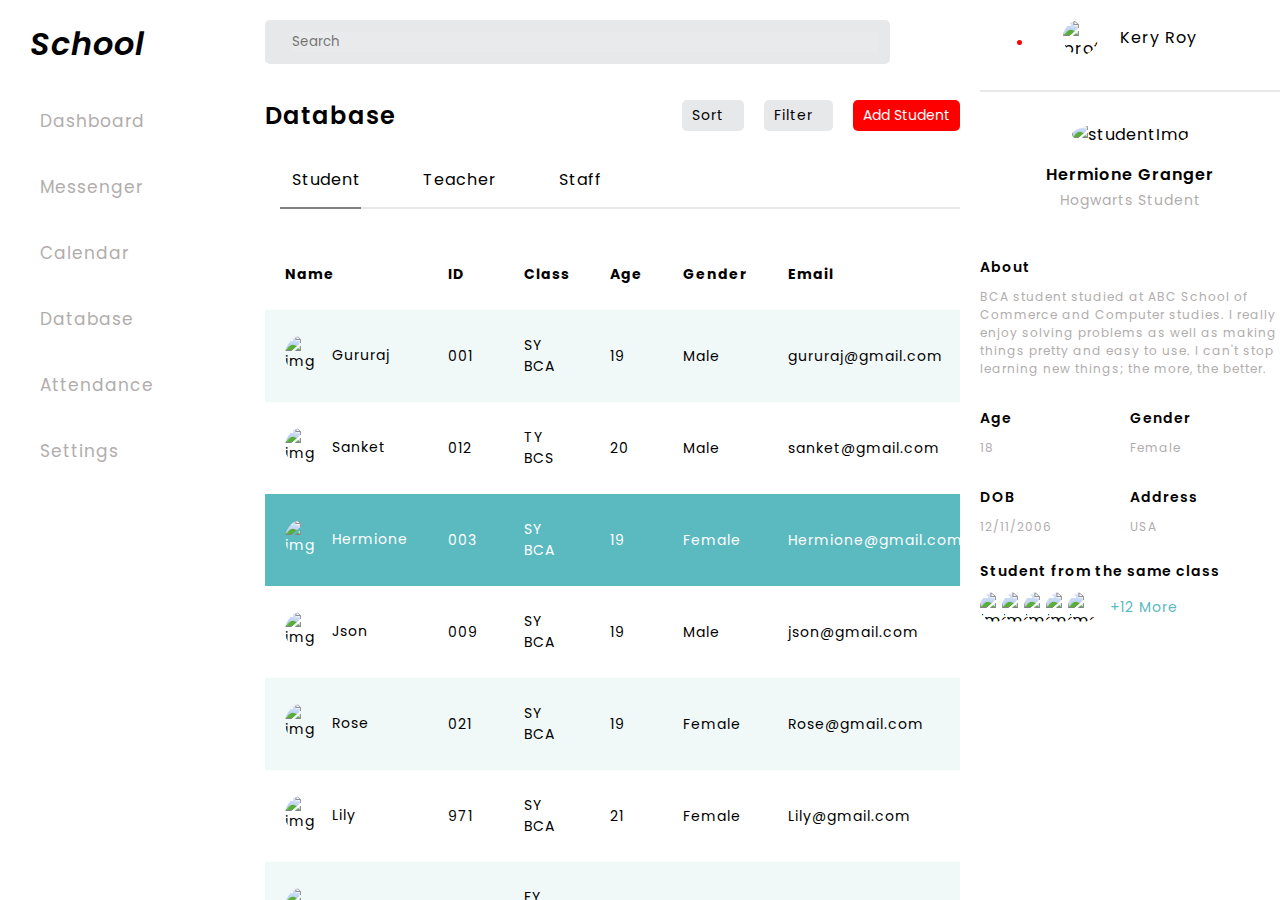
==== index.html @ 2f536064 "hey" ====
<!DOCTYPE html>
<html lang="en">
<head>
    <title>School Dashboard</title>
    <link rel="stylesheet" href="styles.css" />
    <script src="https://ajax.googleapis.com/ajax/libs/jquery/3.7.1/jquery.min.js"></script>
    <script src="main.js" defer></script>
    <meta charset="utf-8">
    <meta name="viewport" content="width=device-width, initial-scale=1">
    <!-- Add your modal CSS here or in your styles.css -->
</head>
<body>
<div class="container ">
    <div class="left_sidebar">
        <div class="logo">
            <h2 onclick="myFunction()">School</h2>
        </div>
        <div class="menu_items">
            <div class="menu_item">
                <i class='bx bxs-dashboard'></i>
                <p>Dashboard</p>
            </div>
            <div class="menu_item">
                <i class='bx bx-message-rounded-dots'></i>
                <p>Messenger</p>
                <i class="fa-regular fa-circle-2"></i>
            </div>
            <div class="menu_item">
                <i class='bx bx-calendar'></i>
                <p>Calendar</p>
            </div>
            <div class="menu_item">
                <i class='bx bx-file-blank'></i>
                <p>Database</p>
            </div>
            <div class="menu_item">
                <i class='bx bx-signal-4'></i>
                <p>Attendance</p>
            </div>
            <div class="menu_item">
                <i class='bx bx-cog'></i>
                <p>Settings</p>
            </div>
        </div>
    </div>
    <div class="main_content">
        <div class="left_right_sidebar_opener">
            <div class="hamburger">
                <i class='bx bx-menu'></i>
            </div>
            <div class="student">
                <div class="profile_img">
                    <img src="https://i.postimg.cc/Sxb6gssQ/img-1.jpg" alt="profile img">
                </div>
                <div class="profile_name">
                    <p>Kery Roy</p>
                </div>
            </div>
        </div>
        <div class="main_navbar">
            <div class="search_box">
                <i class='bx bx-search-alt-2'></i> <input type="text" placeholder="Search">
            </div>
        </div>
        <div class="menu_item_name_and_filter">
            <div class="menu_item_name">
                <h2>Database</h2>
            </div>
            <div class="filter_and_sort">
                <div class="sort sort_and_filter">
                    <p>Sort</p>
                    <i class='bx bx-sort-down'></i>
                </div>
                <div class="filter sort_and_filter">
                    <p>Filter</p>
                    <i class='bx bx-filter'></i>
                </div>
                <div>
                    <!-- Trigger the modal with a button -->
                    <button type="button" class="bx background" id="openModalButton">Add Student</button>
                  
                    <!-- Modal -->
                    <div class="modal fade" id="myModal" role="dialog">
                        <div class="modal-dialog">
                          <div class="modal-content">
                            <div class="modal-header">
                              <h4 class="modal-title">Student Info</h4>
                            </div>
                            <div class="mb-3">
                                <label for="studentName" class="form-label stylingW">Student Name</label>
                                <input type="text" class="form-control" id="studentName">
                            </div>
                            <div class="mb-3">
                                <label for="studentID" class="form-label stylingW">Student ID</label>
                                <input type="text" class="form-control" id="studentID">
                            </div>
                            <div class="mb-3">
                                <label for="studentClass" class="form-label stylingW">Class</label>
                                <input type="text" class="form-control" id="studentClass">
                            </div>
                            <div class="mb-3">
                                <label for="studentAge" class="form-label stylingW">Age</label>
                                <input type="number" class="form-control" id="studentAge">
                            </div>
                            <div class="mb-3">
                                <label for="studentEmail" class="form-label stylingW">Email</label>
                                <input type="email" class="form-control" id="studentEmail">
                            </div>
                            <div class="modal-footer">
                              <button type="button" class="btn btn-default" data-dismiss="modal">Close</button>
                            </div>
                          </div>
                      </div>
                    </div>
                    
                  </div>
            </div>
        </div>
        <div class="tabs">
            <div class="tab_name">
                <p>Student</p>
                <p>Teacher</p>
                <p>Staff</p>
            </div>
            <div class="three_dots">
                <i class='bx bx-dots-vertical-rounded'></i>
            </div>
            </div>
            <div class="table">
            <table>
                <tr>
                    <th>Name</th>
                    <th>ID</th>
                    <th>Class</th>
                    <th>Age</th>
                    <th>Gender</th>
                    <th>Email</th>
                </tr>
                <tr>
                    <td class="profile_name"><img src="https://i.postimg.cc/BvPJ7FHN/img1.jpg" alt="img"> Gururaj
                    </td>
                    <td>001</td>
                    <td>SY BCA</td>
                    <td>19</td>
                    <td>Male</td>
                    <td>gururaj@gmail.com</td>
                </tr>
                <tr>
                    <td class="profile_name"><img src="https://i.postimg.cc/c1bW8qWT/1656339664529.jpg" alt="img"> Sanket
                    </td>
                    <td>012</td>
                    <td>TY BCS</td>
                    <td>20</td>
                    <td>Male</td>
                    <td>sanket@gmail.com</td>
                </tr>
                <tr>
                    <td class="profile_name"><img src="https://i.postimg.cc/g2M32zcz/image.png" alt="img"> Hermione
                    </td>
                    <td>003</td>
                    <td>SY BCA</td>
                    <td>19</td>
                    <td>Female</td>
                    <td>Hermione@gmail.com</td>
                </tr>
                <tr>
                    <td class="profile_name"><img src="https://i.postimg.cc/c1k4jFvZ/alexander-hipp-iEEBWgY_6lA-unsplash.jpg" alt="img"> Json
                    </td>
                    <td>009</td>
                    <td>SY BCA</td>
                    <td>19</td>
                    <td>Male</td>
                    <td>json@gmail.com</td>
                </tr>
                <tr>
                    <td class="profile_name"><img src="https://i.postimg.cc/qBbpBPZB/img-2.jpg" alt="img"> Rose</td>
                    <td>021</td>
                    <td>SY BCA</td>
                    <td>19</td>
                    <td>Female</td>
                    <td>Rose@gmail.com</td>
                </tr>
                <tr>
                    <td class="profile_name"><img src="https://i.postimg.cc/SRkqKt5t/img2.jpg" alt="img"> Lily</td>
                    <td>971</td>
                    <td>SY BCA</td>
                    <td>21</td>
                    <td>Female</td>
                    <td>Lily@gmail.com</td>
                </tr>
                <tr>
                    <td class="profile_name"><img src="https://i.postimg.cc/9M3C6fB2/img3.jpg" alt="img"> Tushar
                    </td>
                    <td>311</td>
                    <td>FY BCA</td>
                    <td>19</td>
                    <td>Male</td>
                    <td>Tushar@gmail.com</td>
                </tr>
                <tr>
                    <td class="profile_name"><img src="https://i.postimg.cc/xCR77pg2/dahiana-waszaj-XQWfro4LrVs-unsplash.jpg" alt="img">Aliana</td>
                    <td>4011</td>
                    <td>SY BCA</td>
                    <td>19</td>
                    <td>Female</td>
                    <td>Aliana@gmail.com</td>
                </tr>
                <tr>
                    <td class="profile_name"><img src="https://i.postimg.cc/9MXPK7RT/news2.jpg" alt="img">Alex</td>
                    <td>0011</td>
                    <td>SY BCA</td>
                    <td>19</td>
                    <td>Male</td>
                    <td>Alex@gmail.com</td>
                </tr>
                <tr>
                    <td class="profile_name "><img src=" https://i.postimg.cc/qqwr6xHB/img4.jpg " alt="img ">Sieena</td>
                    <td>0041</td>
                    <td>SY BCA</td>
                    <td>19</td>
                    <td>Male</td>
                    <td>Sieena@gmail.com</td>
                </tr>
                <tr>
                    <td class="profile_name "><img src="https://i.postimg.cc/528xwmBq/women_trending_1(1).jpg " alt="img ">Devid</td>
                    <td>0311</td>
                    <td>TY BCA</td>
                    <td>20</td>
                    <td>Male</td>
                    <td>Devid@gmail.com</td>
                </tr>
                <tr>
                    <td class="profile_name "><img src="https://i.postimg.cc/fy90qvkV/male-photo3.jpg " alt="img ">Josh</td>
                    <td>0041</td>
                    <td>SY BCA</td>
                    <td>19</td>
                    <td>Male</td>
                    <td>Josh@gmail.com</td>
                </tr>
                <tr>
                    <td class="profile_name "><img src="https://i.postimg.cc/5Nrw360Y/male-photo1.jpg " alt="img ">John</td>
                    <td>0013</td>
                    <td>SY BCA</td>
                    <td>19</td>
                    <td>Male</td>
                    <td>John@gmail.com</td>
                </tr>
            </table>
            </div>
            </div>
            <div class="right_sidebar ">
            <div class="notification_and_name ">
            <div class="close_btn ">
                <i class='bx bx-x-circle'></i>
            </div>
            <div class="bell ">
                <i class='bx bx-bell'></i>
                <span></span>
            </div>
            <img src="https://i.postimg.cc/Sxb6gssQ/img-1.jpg " alt="profile ">
            <p>Kery Roy</p>
            <i class='bx bx-chevron-down'></i>
            </div>
            <div class="profile ">
            <div class="img ">
                <img src="https://i.postimg.cc/g2M32zcz/image.png " alt="studentImg ">
            </div>
            <div class="name_and_class ">
                <p>Hermione Granger</p>
                <span>Hogwarts Student</span>
            </div>
            <div class="contact_info ">
                <i class='bx bx-message-rounded-dots'></i>
                <i class='bx bx-phone-call'></i>
                <i class='bx bx-envelope'></i>
            </div>
            <div class="about ">
                <h4>About</h4>
                <p>BCA student studied at ABC School of Commerce and Computer studies. I really enjoy solving problems as well as making things pretty and easy to use. I can't stop learning new things; the more, the better.</p>
            </div>
            <div class="other_info ">
                <div class="age ">
                    <h4>Age</h4>
                    <p>18</p>
                </div>
                <div class="gender ">
                    <h4>Gender</h4>
                    <p>Female</p>
                </div>
                <div class="dob ">
                    <h4>DOB</h4>
                    <p>12/11/2006</p>
                </div>
                <div class="address ">
                    <h4>Address</h4>
                    <p>USA</p>
                </div>
            </div>
            <div class="student_from_same_class ">
                <div class="student_same_class_heading ">
                    <h4>Student from the same class</h4>
                </div>
                <div class="student_same_class_img ">
                    <img src="https://i.postimg.cc/qBbpBPZB/img-2.jpg " alt="img ">
                    <img src="https://i.postimg.cc/BvPJ7FHN/img1.jpg " alt="img ">
                    <img src="https://i.postimg.cc/SRkqKt5t/img2.jpg " alt="img ">
                    <img src="https://i.postimg.cc/xCR77pg2/dahiana-waszaj-XQWfro4LrVs-unsplash.jpg " alt="img ">
                    <img src="https://i.postimg.cc/9MXPK7RT/news2.jpg " alt="img ">
                    <span>+12 More</span>
                </div>
            </div>
            </div>
            </div>
            </div>

    </div>
</div>

<!-- Modal Container -->
<div id="modalContainer"></div>

<!-- Add jQuery and JavaScript for the modal here -->
<script>
    // Add the necessary JavaScript for the modal here
    $(document).ready(function() {
        $("#openModalButton").click(function() {
            $("#myModal").fadeIn();
        });
        
        $(".close, .btn-default").click(function() {
            $("#myModal").fadeOut();
        });
        
        $(window).click(function(event) {
            if ($(event.target).is("#myModal")) {
                $("#myModal").fadeOut();
            }
        });
    });
</script>
</body>
</html>
---- styles.css ----
@import url("https://fonts.googleapis.com/css2?family=Poppins:ital,wght@0,100;0,200;0,300;0,400;0,500;0,600;0,700;0,800;0,900;1,100;1,200;1,300;1,400;1,500;1,600;1,700;1,800;1,900&display=swap");
* {
    margin: 0;
    padding: 0;
    box-sizing: border-box;
    font-family: "Poppins", sans-serif;
}

:root {
    --grey-color: #b1adad;
    --border-color: #e7e8ea;
}

.container {
    display: flex;
    height: 100vh;
    letter-spacing: 1px;
}


/*----- Dark Mode -----*/

.dark-mode {
    background: #000;
    color: #fff;
}


/*----- Left SideBar -----*/

.left_sidebar {
    flex-basis: 20%;
    position: sticky;
    top: 0px;
    align-self: flex-start;
    transition: all .3s ease-in-out;
}

.left_sidebar .close_hamburger_btn {
    position: absolute;
    top: 30px;
    left: 30px;
    font-size: 34px;
    cursor: pointer;
    color: #000;
    display: none;
}

.left_sidebar .logo h2 {
    padding: 20px 30px;
    font-weight: 600;
    font-size: 32px;
    font-style: italic;
}

.left_sidebar .menu_items .menu_item {
    display: flex;
    align-items: center;
    gap: 10px;
    font-size: 17px;
    color: var(--grey-color);
    padding: 20px 30px;
    cursor: pointer;
}


/*----- Main Content -----*/

.main_content {
    flex-basis: 60%;
    display: flex;
    flex-direction: column;
    gap: 30px;
    padding: 0 20px;
    transition: all .3s ease-in-out;
    overflow-y: scroll;
}

.main_content .main_navbar {
    display: flex;
    align-items: center;
    justify-content: space-between;
    gap: 20px;
}

.main_content .main_navbar .dark_mode_icon i {
    background: var(--border-color);
    color: #000;
    font-size: 18px;
    padding: 10px;
    margin-top: 15px;
    border-radius: 50%;
    cursor: pointer;
}

.main_content .main_navbar .dark_mode_icon .bx-sun {
    display: none;
}

.main_content .left_right_sidebar_opener {
    font-size: 45px;
    cursor: pointer;
    margin-top: 20px;
    display: none;
}

.main_content .left_right_sidebar_opener .student {
    display: flex;
    align-items: center;
    gap: 10px;
}

.main_content .left_right_sidebar_opener .student img {
    height: 50px;
    width: 50px;
    border-radius: 50%;
    object-fit: cover;
    background-position: center;
    margin-top: 15px;
}

.main_content .left_right_sidebar_opener .student p {
    font-size: 18px;
}

.search_box {
    background: var(--border-color);
    display: flex;
    gap: 15px;
    padding: 12px;
    margin-top: 20px;
    align-items: center;
    color: #000;
    width: 100%;
    border-radius: 5px;
    font-size: 20px;
    width: 90%;
}

.search_box input {
    width: 100%;
    border: none;
    background: #e9eaec;
    outline: none;
}

.menu_item_name_and_filter {
    display: flex;
    justify-content: space-between;
    align-items: center;
    margin: 4px 0;
}

.menu_item_name_and_filter .menu_item_name h2 {
    font-weight: 600;
    font-size: 24px;
}

.menu_item_name_and_filter .filter_and_sort {
    display: flex;
    gap: 20px;
    align-items: center;
}

.menu_item_name_and_filter .filter_and_sort .sort_and_filter {
    display: flex;
    align-items: center;
    gap: 10px;
    background: var(--border-color);
    color: #000;
    padding: 5px 10px;
    border-radius: 5px;
    font-size: 14px;
    cursor: pointer;
}

.tabs {
    display: flex;
    justify-content: space-between;
    font-size: 16px;
    margin-left: 15px;
}

.tabs .tab_name {
    display: flex;
    gap: 50px;
    width: 100%;
    border-bottom: 2px solid var(--border-color);
    padding-bottom: 15px;
    cursor: pointer;
    position: relative;
}

.tabs .tab_name p {
    margin-left: 12px;
}

.tabs .tab_name::after {
    content: "";
    position: absolute;
    bottom: -2px;
    left: 0;
    width: 12%;
    height: 2px;
    background-color: #808080;
}

.main_content .table {
    overflow-x: auto;
}

.main_content table {
    border-collapse: collapse;
    width: 100%;
}

.table td,
.table th {
    padding: 25px 20px;
    text-align: left;
    font-size: 14px;
    cursor: pointer;
}

.table tr:nth-child(even) {
    background: #f1f8f8;
}

.table tr:nth-child(4) {
    background: #5bb9c0;
    color: #fff;
}

.table img {
    width: 40px;
    height: 40px;
    border-radius: 50%;
}

.table .profile_name {
    display: flex;
    align-items: center;
    gap: 7px;
}


/*----- Right SideBar -----*/

.right_sidebar {
    flex-basis: 20%;
    position: sticky;
    top: 0px;
    align-self: flex-start;
    transition: all 0.3s ease-in-out;
}

.notification_and_name {
    display: flex;
    align-items: center;
    justify-content: space-evenly;
    margin-top: 20px;
    padding-bottom: 35px;
    border-bottom: 2px solid var(--border-color);
    cursor: pointer;
    position: relative;
}

.notification_and_name .close_btn {
    position: absolute;
    right: 30px;
    font-size: 26px;
    display: none;
}

.notification_and_name img {
    width: 35px;
    height: 35px;
    border-radius: 50%;
    background-position: center;
    object-fit: cover;
    margin-right: -20px;
}

.notification_and_name .bell {
    position: relative;
    font-size: 20px;
}

.notification_and_name span {
    position: absolute;
    background: #ff0000;
    height: 5px;
    width: 5px;
    right: 0px;
    top: 2px;
    border-radius: 50%;
}

.profile {
    display: flex;
    flex-direction: column;
    justify-content: center;
    align-items: center;
    margin-top: 30px;
    margin-bottom: 30px;
    gap: 15px;
}

.profile img {
    width: 150px;
    height: 150px;
    border-radius: 50%;
    object-fit: cover;
    background-position: center;
}

.profile .name_and_class {
    text-align: center;
}

.profile .name_and_class P {
    font-weight: 600;
}

.profile .name_and_class span {
    font-size: 14px;
    color: var(--grey-color);
}

.profile .contact_info {
    display: flex;
    gap: 30px;
    font-size: 22px;
    cursor: pointer;
}

.profile .about {
    margin: 15px 0;
}

.profile .about h4,
.profile .other_info h4 {
    font-weight: 600;
    font-size: 14px;
}

.profile .about p,
.profile .other_info p {
    font-size: 12px;
    margin-top: 10px;
    color: var(--grey-color);
}

.profile .other_info {
    display: flex;
    flex-wrap: wrap;
    gap: 30px;
}

.profile .other_info div {
    width: 120px;
}

.profile .student_from_same_class {
    width: 300px;
}

.profile .student_from_same_class img {
    width: 30px;
    height: 30px;
    object-fit: cover;
    background-position: center;
    margin-left: -8px;
}

.profile .student_from_same_class img:nth-child(1) {
    margin-left: 0 !important;
}

.profile .student_from_same_class h4 {
    font-weight: 600;
    font-size: 14px;
    margin: 10px 0;
}

.profile .student_same_class_img {
    display: flex;
    align-items: center;
    cursor: pointer;
}

.profile .student_same_class_img span {
    color: #5bb9c0;
    font-size: 14px;
    margin-left: 12px;
}


/*----- Media Query -----*/

@media (max-width: 500px) {
    /*----- left_sidebar -----*/
    .left_sidebar {
        transform: translateX(-150%);
        overflow: hidden;
        z-index: 100;
        position: fixed;
        top: 0;
        left: 0;
        background-color: #fff;
        width: 330px;
        height: 100%;
        box-shadow: 0 10px 20px rgba(0, 0, 0, 0.19), 0 6px 6px rgba(0, 0, 0, 0.23);
    }
    .left_sidebar .close_hamburger_btn {
        display: block;
    }
    .left_sidebar .logo h2 {
        margin-top: 100px;
        margin-bottom: 20px;
        color: #000;
    }
    .left_sidebar .menu_items .menu_item {
        font-size: 16px;
    }
    /*----- right_sidebar -----*/
    .right_sidebar {
        transform: translateX(150%);
        overflow: hidden;
        z-index: 100;
        position: fixed;
        top: 0;
        right: 0;
        background-color: #fff;
        width: 100%;
        height: 100%;
        overflow: scroll;
    }
    .right_sidebar .profile {
        gap: 25px;
        padding: 25px;
        text-align: center;
    }
    .profile .other_info {
        justify-content: center;
    }
    .profile .name_and_class P,
    .profile .about h4,
    .profile .other_info h4 {
        font-size: 15px;
        color: #000;
    }
    .profile .name_and_class span {
        font-size: 15px;
    }
    .notification_and_name {
        color: #000;
    }
    .notification_and_name .bx-chevron-down {
        display: none;
    }
    .notification_and_name .close_btn,
    .notification_and_name .bell {
        font-size: 28px;
    }
    .profile .contact_info {
        font-size: 24px;
        gap: 20px;
        color: #000;
    }
    .profile .about p,
    .profile .other_info p,
    .profile .student_from_same_class h4 {
        font-size: 14px;
    }
    .notification_and_name img {
        height: 50px;
        width: 50px;
    }
    .notification_and_name {
        justify-content: center;
        gap: 35px;
    }
    .student_from_same_class {
        display: flex;
        flex-direction: column;
        gap: 10px;
        justify-content: center;
        align-items: center;
    }
    .notification_and_name .close_btn {
        display: block;
    }
    /*----- Main Content -----*/
    .main_content {
        flex-basis: 100%;
        width: 100%;
    }
    .main_content .left_right_sidebar_opener {
        display: flex;
        justify-content: space-between;
        align-items: center;
    }
    .main_content .left_right_sidebar_opener .hamburger {
        text-align: left;
        display: inline;
    }
    .main_content .left_right_sidebar_opener .user {
        text-align: right;
        display: inline;
    }
    .table td,
    .table th {
        font-size: 15px;
    }
    input::placeholder {
        font-size: 14px;
    }
}

@media (min-width: 501px) and (max-width: 768px) {
    /*----- left_sidebar -----*/
    .left_sidebar {
        transform: translateX(-150%);
        overflow: hidden;
        z-index: 100;
        position: fixed;
        top: 0;
        left: 0;
        background-color: #fff;
        width: 330px;
        height: 100%;
        box-shadow: 0 10px 20px rgba(0, 0, 0, 0.19), 0 6px 6px rgba(0, 0, 0, 0.23);
    }
    .left_sidebar .close_hamburger_btn {
        display: block;
    }
    .left_sidebar .logo h2 {
        margin-top: 100px;
        margin-bottom: 20px;
        color: #000;
    }
    .left_sidebar .menu_items .menu_item {
        font-size: 16px;
    }
    /*----- right_sidebar -----*/
    .right_sidebar {
        transform: translateX(150%);
        overflow: hidden;
        z-index: 100;
        position: fixed;
        top: 0;
        right: 0;
        background-color: #fff;
        width: 100%;
        height: 100%;
        overflow: scroll;
    }
    .right_sidebar .profile {
        gap: 25px;
        padding: 25px;
        text-align: center;
    }
    .profile .other_info {
        justify-content: center;
    }
    .profile .name_and_class P,
    .profile .about h4,
    .profile .other_info h4 {
        font-size: 15px;
        color: #000;
    }
    .profile .name_and_class span {
        font-size: 15px;
    }
    .notification_and_name {
        color: #000;
    }
    .notification_and_name .bx-chevron-down {
        display: none;
    }
    .notification_and_name .close_btn,
    .notification_and_name .bell {
        font-size: 28px;
    }
    .profile .contact_info {
        font-size: 24px;
        gap: 20px;
        color: #000;
    }
    .profile .about p,
    .profile .other_info p,
    .profile .student_from_same_class h4 {
        font-size: 14px;
    }
    .notification_and_name img {
        height: 50px;
        width: 50px;
    }
    .notification_and_name {
        justify-content: center;
        gap: 35px;
    }
    .student_from_same_class {
        display: flex;
        flex-direction: column;
        gap: 10px;
        justify-content: center;
        align-items: center;
    }
    .notification_and_name .close_btn {
        display: block;
    }
    /*----- Main Content -----*/
    .main_content {
        flex-basis: 100%;
        width: 100%;
    }
    .main_content .left_right_sidebar_opener {
        display: flex;
        justify-content: space-between;
        align-items: center;
    }
    .main_content .left_right_sidebar_opener .hamburger {
        text-align: left;
        display: inline;
    }
    .main_content .left_right_sidebar_opener .user {
        text-align: right;
        display: inline;
    }
    .table td,
    .table th {
        font-size: 15px;
    }
    input::placeholder {
        font-size: 14px;
    }
}

@media(min-width: 769px) and (max-width: 1200px) {
    /*----- left_sidebar -----*/
    .left_sidebar {
        transform: translateX(-150%);
        overflow: hidden;
        z-index: 100;
        position: fixed;
        top: 0;
        left: 0;
        background-color: #fff;
        width: 330px;
        height: 100%;
        box-shadow: 0 10px 20px rgba(0, 0, 0, 0.19), 0 6px 6px rgba(0, 0, 0, 0.23);
    }
    .left_sidebar .close_hamburger_btn {
        display: block;
    }
    .left_sidebar .logo h2 {
        margin-top: 100px;
        margin-bottom: 20px;
        color: #000;
    }
    .left_sidebar .menu_items .menu_item {
        font-size: 16px;
    }
    /*----- right_sidebar -----*/
    .right_sidebar {
        transform: translateX(150%);
        overflow: hidden;
        z-index: 100;
        position: fixed;
        top: 0;
        right: 0;
        background-color: #fff;
        width: 100%;
        height: 100%;
        overflow: scroll;
    }
    .right_sidebar .profile {
        gap: 25px;
        padding: 25px;
        text-align: center;
    }
    .profile .other_info {
        justify-content: center;
    }
    .profile .name_and_class P,
    .profile .about h4,
    .profile .other_info h4 {
        font-size: 15px;
        color: #000;
    }
    .profile .name_and_class span {
        font-size: 15px;
    }
    .notification_and_name {
        color: #000;
    }
    .notification_and_name .bx-chevron-down {
        display: none;
    }
    .notification_and_name .close_btn,
    .notification_and_name .bell {
        font-size: 28px;
    }
    .profile .contact_info {
        font-size: 24px;
        gap: 20px;
        color: #000;
    }
    .profile .about p,
    .profile .other_info p,
    .profile .student_from_same_class h4 {
        font-size: 14px;
    }
    .notification_and_name img {
        height: 50px;
        width: 50px;
    }
    .notification_and_name {
        justify-content: center;
        gap: 35px;
    }
    .student_from_same_class {
        display: flex;
        flex-direction: column;
        gap: 10px;
        justify-content: center;
        align-items: center;
    }
    .notification_and_name .close_btn {
        display: block;
    }
    /*----- Main Content -----*/
    .main_content {
        flex-basis: 100%;
        width: 100%;
    }
    .main_content .left_right_sidebar_opener {
        display: flex;
        justify-content: space-between;
        align-items: center;
    }
    .main_content .left_right_sidebar_opener .hamburger {
        text-align: left;
        display: inline;
    }
    .main_content .left_right_sidebar_opener .user {
        text-align: right;
        display: inline;
    }
    .table td,
    .table th {
        font-size: 15px;
    }
    input::placeholder {
        font-size: 14px;
    }
}


.background {
    display: flex;
    align-items: center;
    gap: 10px;
    background: red;
    color: white;
    padding: 5px 10px;
    border-radius: 5px;
    font-size: 14px;
    cursor: pointer;
    border: none;
}

.background:hover {
  background-color: darkred;
}


.modal {
    display: none; /* Hidden by default */
    position: fixed; /* Stay in place */
    z-index: 1; /* Sit on top */
    left: 0;
    top: 0;
    width: 100%; /* Full width */
    height: 100%; /* Full height */
    overflow: auto; /* Enable scroll if needed */
    background-color: rgb(0,0,0); /* Fallback color */
    background-color: rgba(0,0,0,0.4); /* Black w/ opacity */
}

/* Modal Content */
.modal-content {
    background-color: #e7e0e0;
    margin: 15% auto; /* 15% from the top and centered */
    padding: 30px;
    border-radius: 30px;
    width: 40%;   
    height: 20%;
}

/* The Close Button */
.close {
    color: #aaa;
    float: right;
    font-size: 28px;
    font-weight: bold;
}

.close:hover,
.close:focus {
    color: black;
    text-decoration: none;
    cursor: pointer;
}

/* Modal Footer */
.modal-footer {
    padding: 10px;
    text-align: right;
}
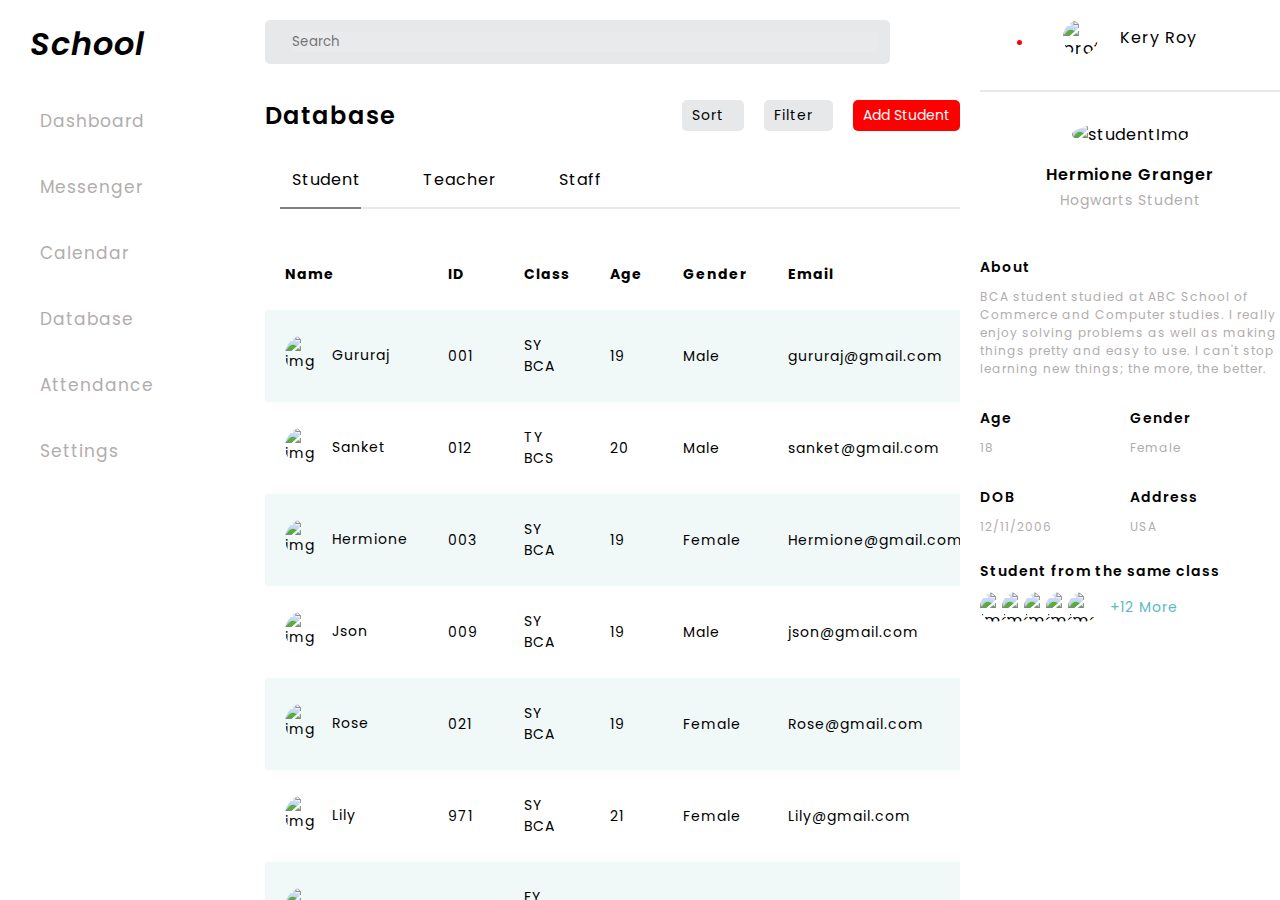
==== commit 479d366a: "hey" ====
--- a/index.html
+++ b/index.html
@@ -80,37 +80,35 @@
                     <button type="button" class="bx background" id="openModalButton">Add Student</button>
                   
                     <!-- Modal -->
-                    <div class="modal fade" id="myModal" role="dialog">
-                        <div class="modal-dialog">
-                          <div class="modal-content">
-                            <div class="modal-header">
-                              <h4 class="modal-title">Student Info</h4>
-                            </div>
-                            <div class="mb-3">
-                                <label for="studentName" class="form-label stylingW">Student Name</label>
-                                <input type="text" class="form-control" id="studentName">
-                            </div>
-                            <div class="mb-3">
-                                <label for="studentID" class="form-label stylingW">Student ID</label>
-                                <input type="text" class="form-control" id="studentID">
-                            </div>
-                            <div class="mb-3">
-                                <label for="studentClass" class="form-label stylingW">Class</label>
-                                <input type="text" class="form-control" id="studentClass">
-                            </div>
-                            <div class="mb-3">
-                                <label for="studentAge" class="form-label stylingW">Age</label>
-                                <input type="number" class="form-control" id="studentAge">
-                            </div>
-                            <div class="mb-3">
-                                <label for="studentEmail" class="form-label stylingW">Email</label>
-                                <input type="email" class="form-control" id="studentEmail">
-                            </div>
-                            <div class="modal-footer">
-                              <button type="button" class="btn btn-default" data-dismiss="modal">Close</button>
-                            </div>
-                          </div>
-                      </div>
+                 <!-- Modal Structure -->
+<div id="myModal" class="modal">
+    <div class="modal-content">
+      <span class="close">&times;</span>
+      <h2 class="modal-title">Add New Student</h2>
+      <form id="studentForm">
+        <label for="studentName">Name:</label>
+        <input type="text" id="studentName" required><br><br>
+        
+        <label for="studentId">ID:</label>
+        <input type="text" id="studentId" required><br><br>
+        
+        <label for="studentClass">Class:</label>
+        <input type="text" id="studentClass" required><br><br>
+        
+        <label for="studentAge">Age:</label>
+        <input type="number" id="studentAge" required><br><br>
+        
+        <label for="studentGender">Gender:</label>
+        <input type="text" id="studentGender" required><br><br>
+        
+        <label for="studentEmail">Email:</label>
+        <input type="email" id="studentEmail" required><br><br>
+        
+        <button type="submit" class="background">Add Student</button>
+      </form>
+    </div>
+
+  
                     </div>
                     
                   </div>
@@ -136,7 +134,7 @@
                     <th>Gender</th>
                     <th>Email</th>
                 </tr>
-                <tr>
+                <tr onclick="handleStudentClick(this)">
                     <td class="profile_name"><img src="https://i.postimg.cc/BvPJ7FHN/img1.jpg" alt="img"> Gururaj
                     </td>
                     <td>001</td>
@@ -145,7 +143,7 @@
                     <td>Male</td>
                     <td>gururaj@gmail.com</td>
                 </tr>
-                <tr>
+                <tr onclick="handleStudentClick(this)">
                     <td class="profile_name"><img src="https://i.postimg.cc/c1bW8qWT/1656339664529.jpg" alt="img"> Sanket
                     </td>
                     <td>012</td>
@@ -154,7 +152,7 @@
                     <td>Male</td>
                     <td>sanket@gmail.com</td>
                 </tr>
-                <tr>
+                <tr onclick="handleStudentClick(this)">
                     <td class="profile_name"><img src="https://i.postimg.cc/g2M32zcz/image.png" alt="img"> Hermione
                     </td>
                     <td>003</td>
@@ -163,7 +161,7 @@
                     <td>Female</td>
                     <td>Hermione@gmail.com</td>
                 </tr>
-                <tr>
+                <tr onclick="handleStudentClick(this)">
                     <td class="profile_name"><img src="https://i.postimg.cc/c1k4jFvZ/alexander-hipp-iEEBWgY_6lA-unsplash.jpg" alt="img"> Json
                     </td>
                     <td>009</td>
@@ -172,7 +170,7 @@
                     <td>Male</td>
                     <td>json@gmail.com</td>
                 </tr>
-                <tr>
+                <tr onclick="handleStudentClick(this)">
                     <td class="profile_name"><img src="https://i.postimg.cc/qBbpBPZB/img-2.jpg" alt="img"> Rose</td>
                     <td>021</td>
                     <td>SY BCA</td>
@@ -180,7 +178,7 @@
                     <td>Female</td>
                     <td>Rose@gmail.com</td>
                 </tr>
-                <tr>
+                <tr onclick="handleStudentClick(this)">
                     <td class="profile_name"><img src="https://i.postimg.cc/SRkqKt5t/img2.jpg" alt="img"> Lily</td>
                     <td>971</td>
                     <td>SY BCA</td>
@@ -188,7 +186,7 @@
                     <td>Female</td>
                     <td>Lily@gmail.com</td>
                 </tr>
-                <tr>
+                <tr onclick="handleStudentClick(this)">
                     <td class="profile_name"><img src="https://i.postimg.cc/9M3C6fB2/img3.jpg" alt="img"> Tushar
                     </td>
                     <td>311</td>
@@ -197,7 +195,7 @@
                     <td>Male</td>
                     <td>Tushar@gmail.com</td>
                 </tr>
-                <tr>
+                <tr onclick="handleStudentClick(this)">
                     <td class="profile_name"><img src="https://i.postimg.cc/xCR77pg2/dahiana-waszaj-XQWfro4LrVs-unsplash.jpg" alt="img">Aliana</td>
                     <td>4011</td>
                     <td>SY BCA</td>
@@ -205,7 +203,7 @@
                     <td>Female</td>
                     <td>Aliana@gmail.com</td>
                 </tr>
-                <tr>
+                <tr onclick="handleStudentClick(this)">
                     <td class="profile_name"><img src="https://i.postimg.cc/9MXPK7RT/news2.jpg" alt="img">Alex</td>
                     <td>0011</td>
                     <td>SY BCA</td>
@@ -213,7 +211,7 @@
                     <td>Male</td>
                     <td>Alex@gmail.com</td>
                 </tr>
-                <tr>
+                <tr onclick="handleStudentClick(this)">
                     <td class="profile_name "><img src=" https://i.postimg.cc/qqwr6xHB/img4.jpg " alt="img ">Sieena</td>
                     <td>0041</td>
                     <td>SY BCA</td>
@@ -221,7 +219,7 @@
                     <td>Male</td>
                     <td>Sieena@gmail.com</td>
                 </tr>
-                <tr>
+                <tr onclick="handleStudentClick(this)">
                     <td class="profile_name "><img src="https://i.postimg.cc/528xwmBq/women_trending_1(1).jpg " alt="img ">Devid</td>
                     <td>0311</td>
                     <td>TY BCA</td>
@@ -229,7 +227,7 @@
                     <td>Male</td>
                     <td>Devid@gmail.com</td>
                 </tr>
-                <tr>
+                <tr onclick="handleStudentClick(this)">
                     <td class="profile_name "><img src="https://i.postimg.cc/fy90qvkV/male-photo3.jpg " alt="img ">Josh</td>
                     <td>0041</td>
                     <td>SY BCA</td>
@@ -237,7 +235,7 @@
                     <td>Male</td>
                     <td>Josh@gmail.com</td>
                 </tr>
-                <tr>
+                <tr onclick="handleStudentClick(this)">
                     <td class="profile_name "><img src="https://i.postimg.cc/5Nrw360Y/male-photo1.jpg " alt="img ">John</td>
                     <td>0013</td>
                     <td>SY BCA</td>
--- a/styles.css
+++ b/styles.css
@@ -226,10 +226,6 @@
     background: #f1f8f8;
 }
 
-.table tr:nth-child(4) {
-    background: #5bb9c0;
-    color: #fff;
-}
 
 .table img {
     width: 40px;
@@ -449,6 +445,7 @@
     .profile .other_info h4 {
         font-size: 15px;
         color: #000;
+        
     }
     .profile .name_and_class span {
         font-size: 15px;
@@ -547,6 +544,7 @@
     .right_sidebar {
         transform: translateX(150%);
         overflow: hidden;
+        
         z-index: 100;
         position: fixed;
         top: 0;
@@ -558,7 +556,7 @@
     }
     .right_sidebar .profile {
         gap: 25px;
-        padding: 25px;
+        padding: px;
         text-align: center;
     }
     .profile .other_info {
@@ -689,6 +687,7 @@
     .profile .other_info h4 {
         font-size: 15px;
         color: #000;
+        
     }
     .profile .name_and_class span {
         font-size: 15px;
@@ -797,7 +796,7 @@
     padding: 30px;
     border-radius: 30px;
     width: 40%;   
-    height: 20%;
+    max-height: 80vh;
 }
 
 /* The Close Button */
@@ -820,3 +819,37 @@
     padding: 10px;
     text-align: right;
 }
+
+
+.stylingW {
+    padding-top: 50px;
+    font-size: 25px;
+    margin: 40px 40px 40px 40px;
+}
+
+.modal-title {
+    font-size: 35px;;
+}
+
+.highlighted {
+    background-color: #5bb9c0; /* Adjust the blue color as needed */
+    color: white; /* Ensure text color is readable on the blue background */
+}
+
+/* Add this to your CSS file */
+/* Ensure the rows are clickable */
+tr {
+    cursor: pointer;
+}
+
+/* Style for the active row */
+tr.active {
+    background-color: blue; /* Change background to blue */
+    color: white; /* Change text color to white */
+}
+
+/* Ensure the text within the active row is also visible */
+tr.active td {
+    color: white; /* Ensure text color is white */
+    background-color: #5bb9c0;
+}
